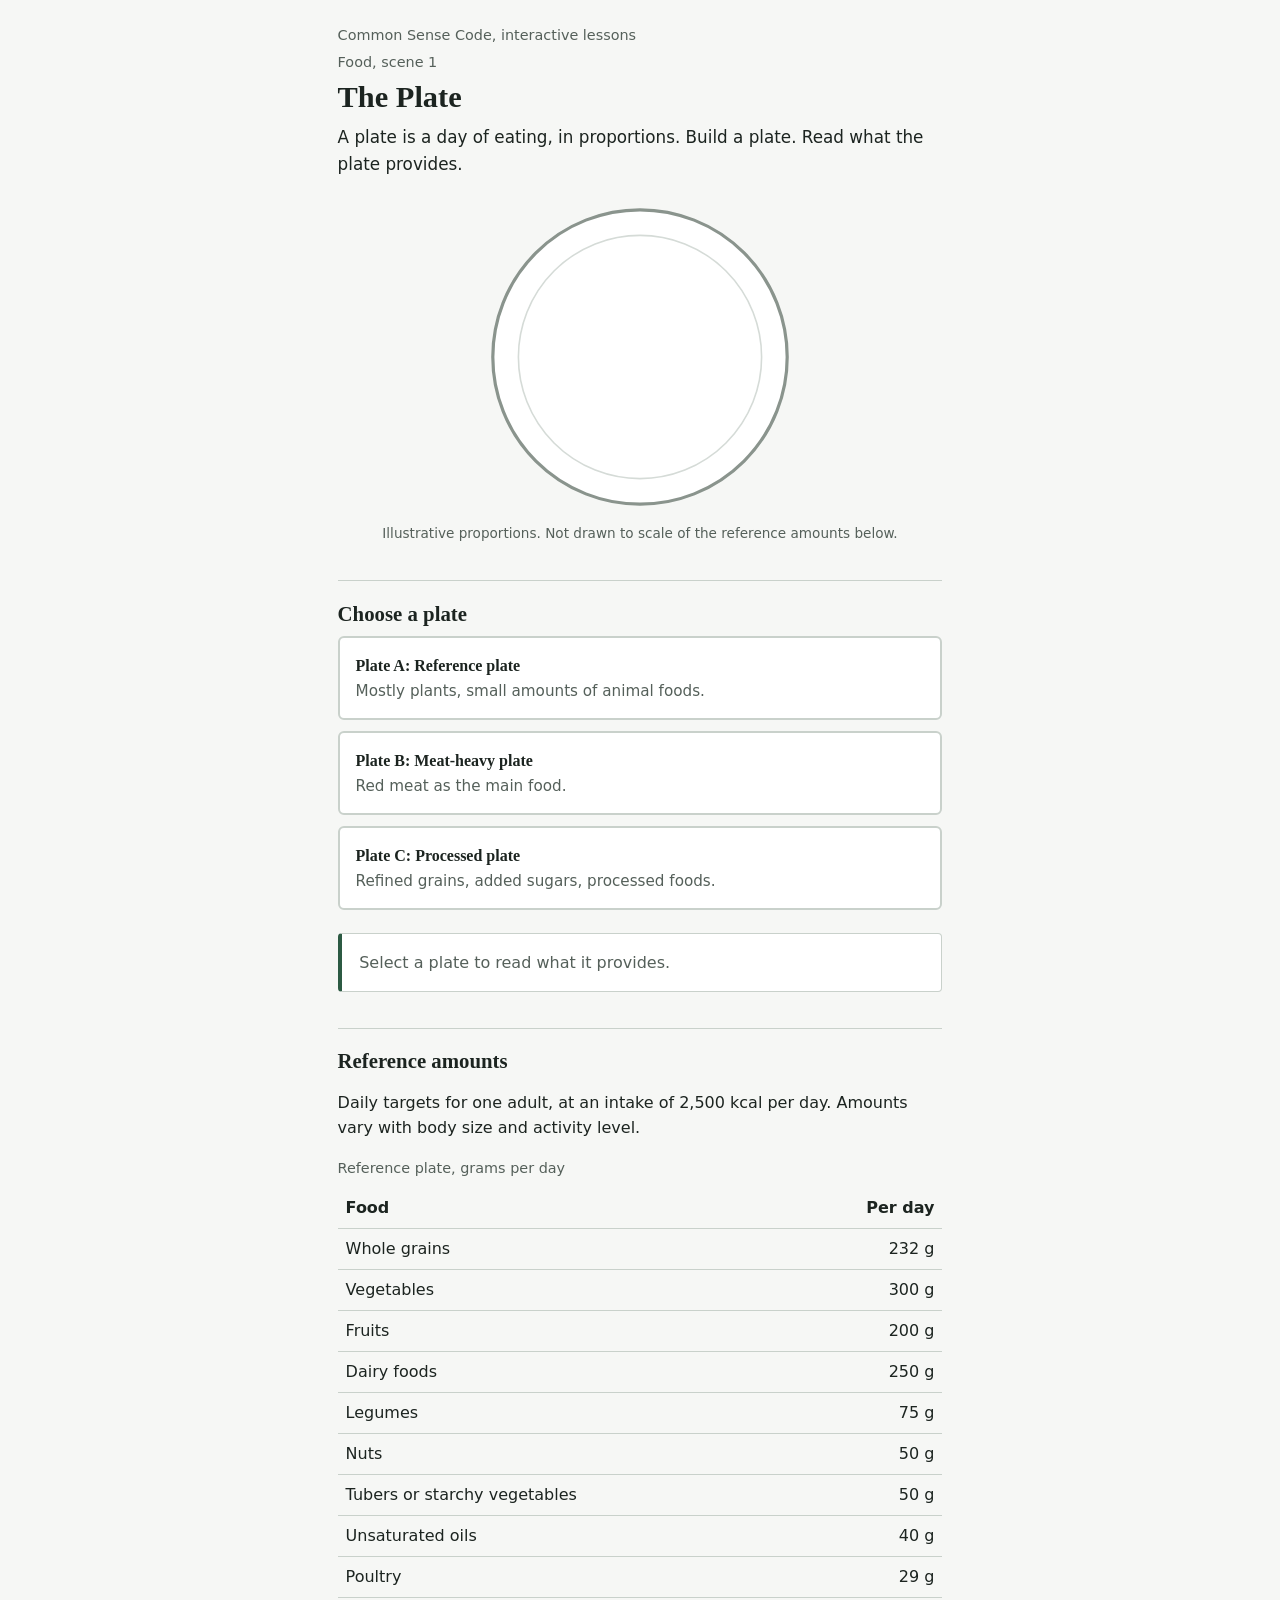
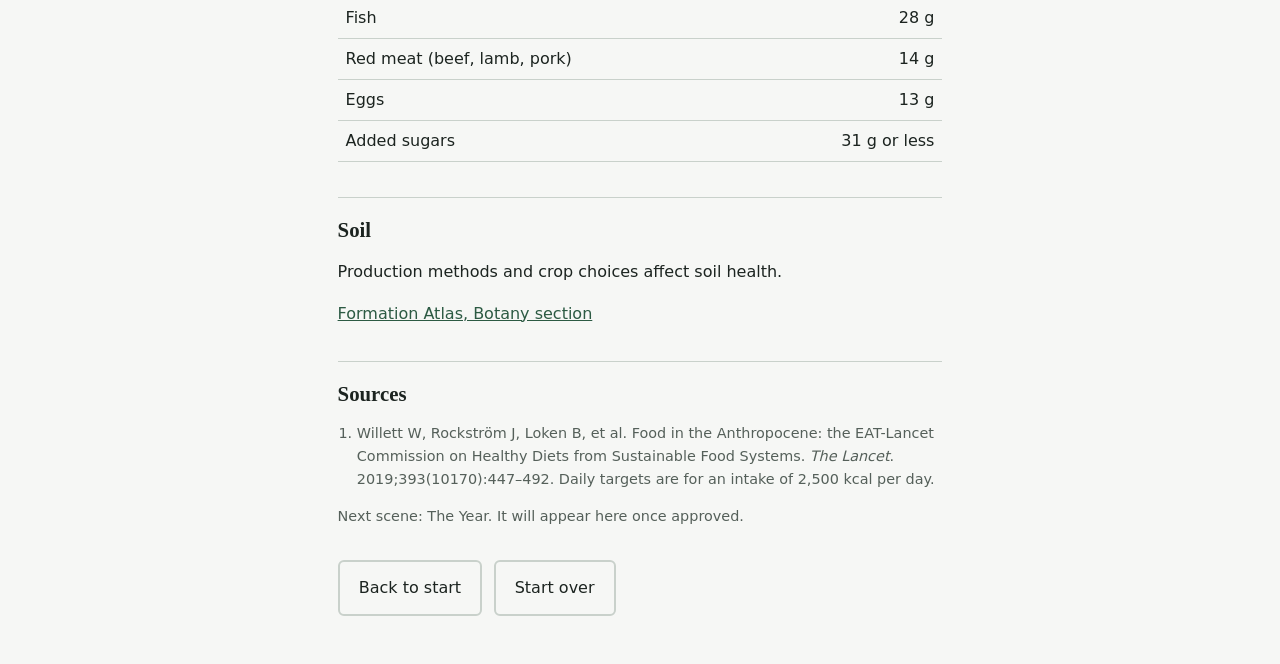
==== game/food/index.html @ 7341b30f "Add interactive lessons game: start page and Food scene 1 (The Plate)" ====
<!DOCTYPE html>
<html lang="en">
<head>
<meta charset="utf-8">
<meta name="viewport" content="width=device-width, initial-scale=1">
<title>The Plate | Food, scene 1 | Common Sense Code</title>
<link rel="stylesheet" href="../style.css">
</head>
<body>
<main>
  <p class="kicker">Common Sense Code, interactive lessons</p>
  <p class="kicker">Food, scene 1</p>
  <h1>The Plate</h1>
  <p class="lede">A plate is a day of eating, in proportions. Build a plate. Read what the plate provides.</p>

  <figure class="figure">
    <svg id="plate-svg" viewBox="0 0 200 200" role="img" aria-labelledby="plate-title"></svg>
    <figcaption id="plate-caption">Illustrative proportions. Not drawn to scale of the reference amounts below.</figcaption>
  </figure>

  <h2>Choose a plate</h2>
  <div class="choices" id="choices" role="group" aria-label="Choose a plate">
    <button type="button" class="choice" data-plate="A" aria-pressed="false">
      <strong>Plate A: Reference plate</strong>
      <span>Mostly plants, small amounts of animal foods.</span>
    </button>
    <button type="button" class="choice" data-plate="B" aria-pressed="false">
      <strong>Plate B: Meat-heavy plate</strong>
      <span>Red meat as the main food.</span>
    </button>
    <button type="button" class="choice" data-plate="C" aria-pressed="false">
      <strong>Plate C: Processed plate</strong>
      <span>Refined grains, added sugars, processed foods.</span>
    </button>
  </div>

  <section class="result" id="result" aria-live="polite">
    <p class="pending">Select a plate to read what it provides.</p>
  </section>

  <h2>Reference amounts</h2>
  <p>Daily targets for one adult, at an intake of 2,500 kcal per day. Amounts vary with body size and activity level.</p>
  <div class="table-wrap">
    <table>
      <caption>Reference plate, grams per day</caption>
      <thead><tr><th scope="col">Food</th><th scope="col">Per day</th></tr></thead>
      <tbody>
        <tr><td>Whole grains</td><td>232 g</td></tr>
        <tr><td>Vegetables</td><td>300 g</td></tr>
        <tr><td>Fruits</td><td>200 g</td></tr>
        <tr><td>Dairy foods</td><td>250 g</td></tr>
        <tr><td>Legumes</td><td>75 g</td></tr>
        <tr><td>Nuts</td><td>50 g</td></tr>
        <tr><td>Tubers or starchy vegetables</td><td>50 g</td></tr>
        <tr><td>Unsaturated oils</td><td>40 g</td></tr>
        <tr><td>Poultry</td><td>29 g</td></tr>
        <tr><td>Fish</td><td>28 g</td></tr>
        <tr><td>Red meat (beef, lamb, pork)</td><td>14 g</td></tr>
        <tr><td>Eggs</td><td>13 g</td></tr>
        <tr><td>Added sugars</td><td>31 g or less</td></tr>
      </tbody>
    </table>
  </div>

  <h2>Soil</h2>
  <p>Production methods and crop choices affect soil health.</p>
  <!-- TODO: replace with the direct Botany subject page URL when available. -->
  <p><a href="https://nomadaduty.github.io/formation-atlas/csc-formation-atlas.html">Formation Atlas, Botany section</a></p>

  <h2>Sources</h2>
  <ol class="sources">
    <li>Willett W, Rockström J, Loken B, et al. Food in the Anthropocene: the EAT-Lancet Commission on Healthy Diets from Sustainable Food Systems. <em>The Lancet</em>. 2019;393(10170):447–492. Daily targets are for an intake of 2,500 kcal per day.</li>
  </ol>

  <p class="note">Next scene: The Year. It will appear here once approved.</p>

  <div class="actions">
    <a class="btn secondary" href="../start/">Back to start</a>
    <button class="btn secondary" type="button" id="reset">Start over</button>
  </div>
</main>

<script src="../game.js"></script>
<script>
(function () {
  var PLATES = {
    A: {
      alt: "A plate viewed from above: vegetables, whole grains, beans, a small portion of fish, and a glass of water.",
      slices: [
        { f: 0.38, c: "#4f8a4b" },
        { f: 0.27, c: "#c9a45c" },
        { f: 0.25, c: "#8a5a3b" },
        { f: 0.10, c: "#6c9fb8" }
      ],
      glass: true,
      html:
        "<h3>Plate A provides</h3>" +
        "<p>This plate provides the reference amounts listed below. Over one year, the same plate provides 109.5 kg of vegetables and 5.1 kg of red meat.</p>" +
        "<p class=\"note\">Computed from the daily targets: 300 g × 365 days = 109.5 kg; 14 g × 365 days = 5.1 kg.</p>"
    },
    B: {
      alt: "A plate viewed from above: mostly red meat, with small portions of vegetables, grains, and beans.",
      slices: [
        { f: 0.60, c: "#9b3b34" },
        { f: 0.15, c: "#4f8a4b" },
        { f: 0.15, c: "#c9a45c" },
        { f: 0.10, c: "#8a5a3b" }
      ],
      glass: false,
      html:
        "<h3>Plate B provides</h3>" +
        "<p>This plate provides more red meat and less fiber than the reference plate. It provides fewer vegetables, legumes, and whole grains.</p>"
    },
    C: {
      alt: "A plate viewed from above: refined grains, processed foods, and sweetened items.",
      slices: [
        { f: 0.40, c: "#e6dcc3" },
        { f: 0.30, c: "#b5773a" },
        { f: 0.30, c: "#d98fa0" }
      ],
      glass: false,
      html:
        "<h3>Plate C provides</h3>" +
        "<p>This plate provides more added sugars and refined grains and less fiber than the reference plate.</p>"
    }
  };

  var NS = "http://www.w3.org/2000/svg";
  var svg = document.getElementById("plate-svg");
  var result = document.getElementById("result");
  var buttons = document.querySelectorAll(".choice");
  var DEFAULT_ALT = "An empty plate viewed from above.";

  function el(name, attrs) {
    var n = document.createElementNS(NS, name);
    for (var k in attrs) { n.setAttribute(k, attrs[k]); }
    return n;
  }

  function point(cx, cy, r, a) {
    return [cx + r * Math.cos(a), cy + r * Math.sin(a)];
  }

  function drawPlate(key) {
    var data = key ? PLATES[key] : null;
    while (svg.firstChild) { svg.removeChild(svg.firstChild); }
    var title = el("title", { id: "plate-title" });
    title.textContent = data ? data.alt : DEFAULT_ALT;
    svg.appendChild(title);
    svg.appendChild(el("circle", { cx: 100, cy: 100, r: 92, fill: "#ffffff", stroke: "#8a948d", "stroke-width": 2 }));
    svg.appendChild(el("circle", { cx: 100, cy: 100, r: 76, fill: "none", stroke: "#d5dbd7", "stroke-width": 1 }));
    if (!data) { return; }
    var start = -Math.PI / 2;
    data.slices.forEach(function (s) {
      var end = start + s.f * 2 * Math.PI;
      var p0 = point(100, 100, 68, start);
      var p1 = point(100, 100, 68, end);
      var large = (end - start) > Math.PI ? 1 : 0;
      var d = "M100,100 L" + p0[0].toFixed(2) + "," + p0[1].toFixed(2) +
              " A68,68 0 " + large + " 1 " + p1[0].toFixed(2) + "," + p1[1].toFixed(2) + " Z";
      svg.appendChild(el("path", { d: d, fill: s.c, stroke: "#ffffff", "stroke-width": 2 }));
      start = end;
    });
    if (data.glass) {
      svg.appendChild(el("circle", { cx: 176, cy: 24, r: 14, fill: "#dcecf5", stroke: "#6c9fb8", "stroke-width": 2 }));
    }
  }

  function select(key, persist) {
    if (!PLATES[key]) { return; }
    for (var i = 0; i < buttons.length; i++) {
      buttons[i].setAttribute("aria-pressed", buttons[i].getAttribute("data-plate") === key ? "true" : "false");
    }
    result.innerHTML = PLATES[key].html;
    drawPlate(key);
    if (persist) {
      var state = CSC.load();
      state.food = state.food || {};
      state.food.plate = key;
      CSC.save(state);
    }
  }

  function clear() {
    for (var i = 0; i < buttons.length; i++) { buttons[i].setAttribute("aria-pressed", "false"); }
    result.innerHTML = "<p class=\"pending\">Select a plate to read what it provides.</p>";
    drawPlate(null);
  }

  for (var i = 0; i < buttons.length; i++) {
    buttons[i].addEventListener("click", function (e) {
      select(e.currentTarget.getAttribute("data-plate"), true);
    });
  }

  document.getElementById("reset").addEventListener("click", function () {
    CSC.reset();
    clear();
  });

  var saved = CSC.load();
  if (saved.food && saved.food.plate) { select(saved.food.plate, false); } else { drawPlate(null); }
})();
</script>
</body>
</html>
---- game/style.css ----
:root {
  --paper: #f6f7f5;
  --surface: #ffffff;
  --ink: #1c2420;
  --muted: #55605a;
  --rule: #c9d1cb;
  --accent: #2c5a43;
  --accent-ink: #ffffff;
  --focus: #0b5cad;
}
@media (prefers-color-scheme: dark) {
  :root {
    --paper: #151b18;
    --surface: #1e2622;
    --ink: #e8ede9;
    --muted: #a3afa8;
    --rule: #34403a;
    --accent: #7fc19e;
    --accent-ink: #10201a;
    --focus: #8cc2ff;
  }
}
* { box-sizing: border-box; }
html { -webkit-text-size-adjust: 100%; }
body {
  margin: 0;
  background: var(--paper);
  color: var(--ink);
  font: 1rem/1.6 system-ui, -apple-system, "Segoe UI", Roboto, sans-serif;
}
main { max-width: 40rem; margin: 0 auto; padding: 1.5rem 1.1rem 3rem; }
.kicker { margin: 0 0 .25rem; color: var(--muted); font-size: .9rem; }
h1, h2, h3 { font-family: Georgia, "Times New Roman", serif; line-height: 1.25; font-weight: 700; }
h1 { font-size: 1.9rem; margin: 0 0 .5rem; }
h2 { font-size: 1.3rem; margin: 2.2rem 0 .6rem; padding-top: 1.2rem; border-top: 1px solid var(--rule); }
h3 { font-size: 1.1rem; margin: 0 0 .4rem; }
.lede { font-size: 1.05rem; margin: 0 0 1.2rem; }
.figure { margin: 0 0 1.4rem; }
.figure svg { display: block; width: 100%; max-width: 20rem; height: auto; margin: 0 auto; }
.figure figcaption { margin-top: .4rem; text-align: center; color: var(--muted); font-size: .85rem; }
.choices { display: grid; gap: .7rem; margin: 0; padding: 0; }
.choice {
  display: block; width: 100%; text-align: left; cursor: pointer;
  padding: .9rem 1rem; min-height: 3.5rem;
  background: var(--surface); color: var(--ink);
  border: 2px solid var(--rule); border-radius: 6px;
  font: inherit;
}
.choice strong { display: block; font-family: Georgia, serif; }
.choice span { color: var(--muted); font-size: .95rem; }
.choice[aria-pressed="true"] { border-color: var(--accent); box-shadow: inset 4px 0 0 var(--accent); }
.btn {
  display: inline-block; padding: .8rem 1.2rem; min-height: 3rem;
  background: var(--accent); color: var(--accent-ink);
  border: 2px solid var(--accent); border-radius: 6px;
  font: inherit; font-weight: 600; text-decoration: none; cursor: pointer;
}
.btn.secondary { background: transparent; color: var(--ink); border-color: var(--rule); font-weight: 500; }
.result { margin-top: 1.4rem; padding: 1rem 1.1rem; background: var(--surface); border: 1px solid var(--rule); border-left: 4px solid var(--accent); border-radius: 4px; }
.result p { margin: 0 0 .6rem; }
.result p:last-child { margin-bottom: 0; }
.note { color: var(--muted); font-size: .9rem; }
.table-wrap { overflow-x: auto; }
table { width: 100%; border-collapse: collapse; font-variant-numeric: tabular-nums; }
caption { text-align: left; color: var(--muted); font-size: .9rem; padding-bottom: .5rem; }
th, td { text-align: left; padding: .45rem .5rem; border-bottom: 1px solid var(--rule); }
th { font-weight: 600; }
td:last-child, th:last-child { text-align: right; white-space: nowrap; }
.sources { padding-left: 1.2rem; font-size: .9rem; color: var(--muted); }
.actions { display: flex; flex-wrap: wrap; gap: .7rem; margin-top: 2rem; }
a { color: var(--accent); }
a:focus-visible, button:focus-visible { outline: 3px solid var(--focus); outline-offset: 2px; }
.pending { color: var(--muted); }
@media (prefers-reduced-motion: no-preference) {
  .choice, .btn { transition: border-color .12s, box-shadow .12s; }
}
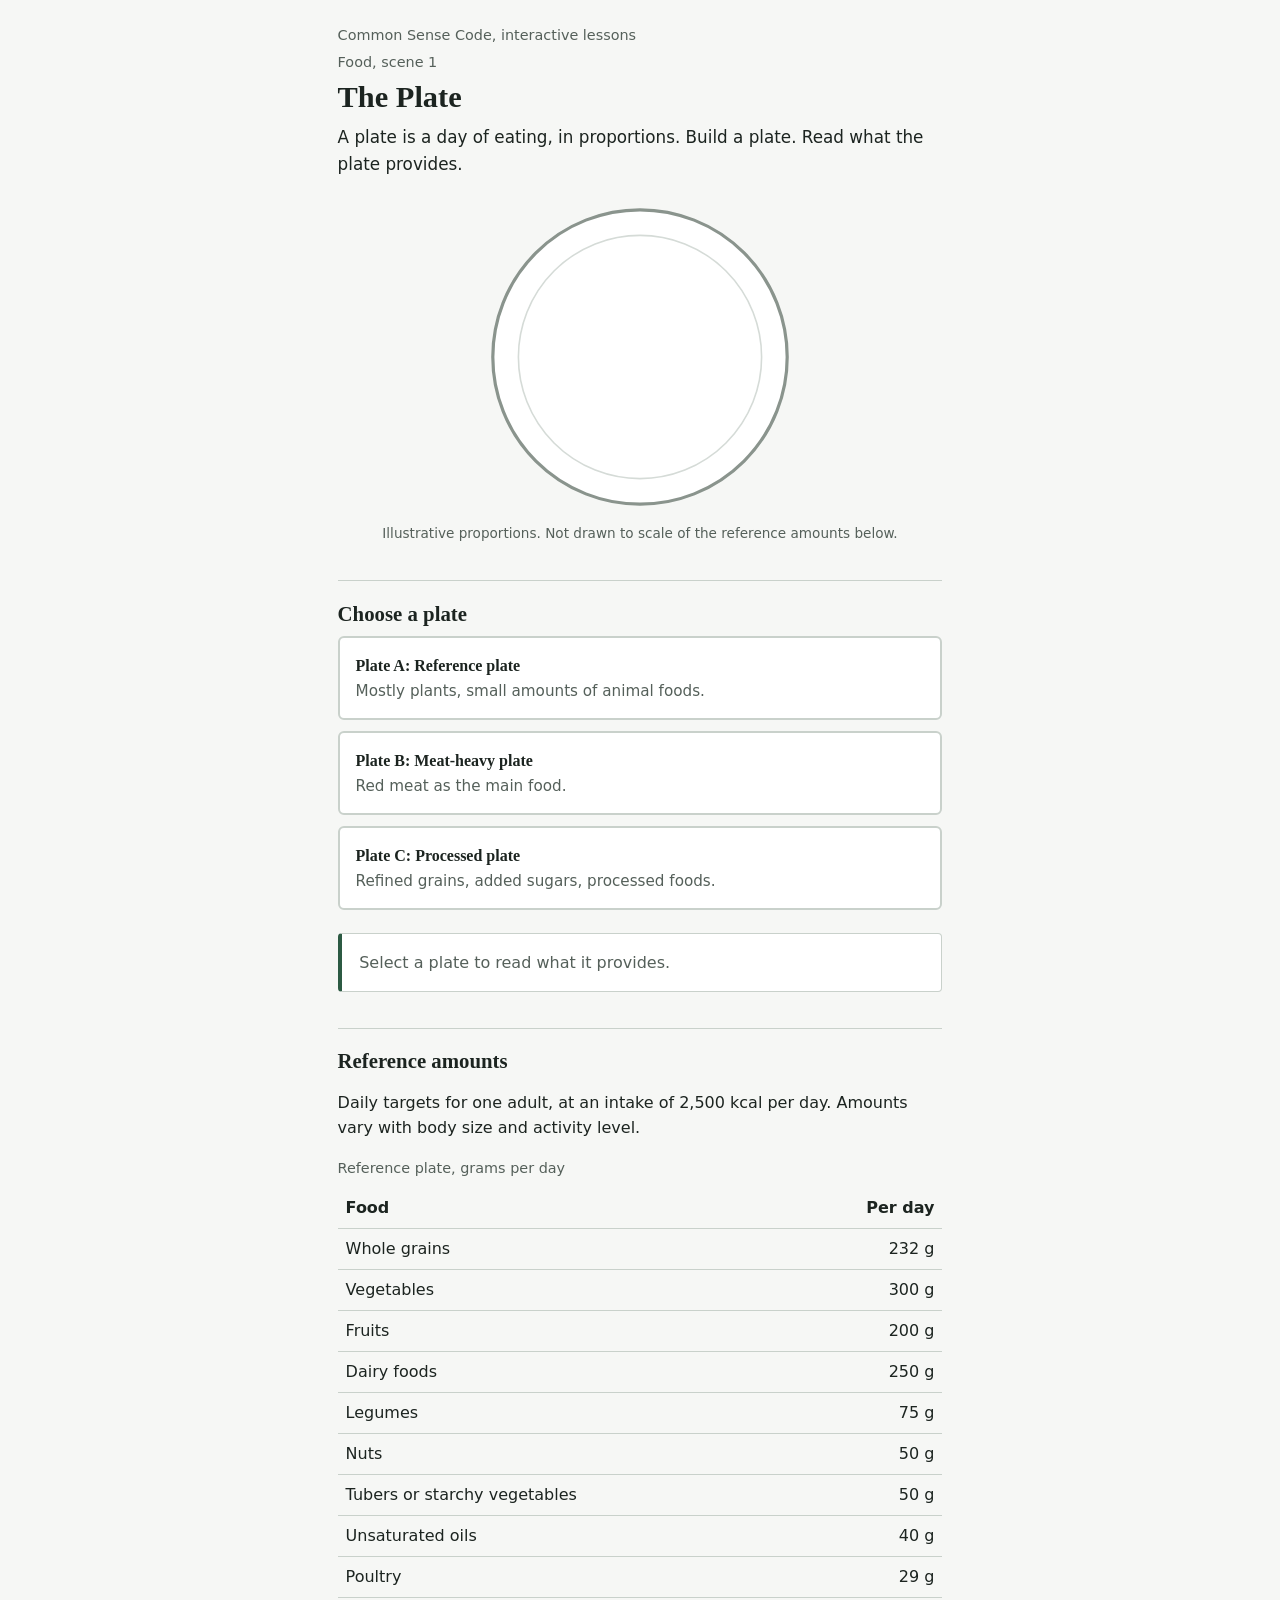
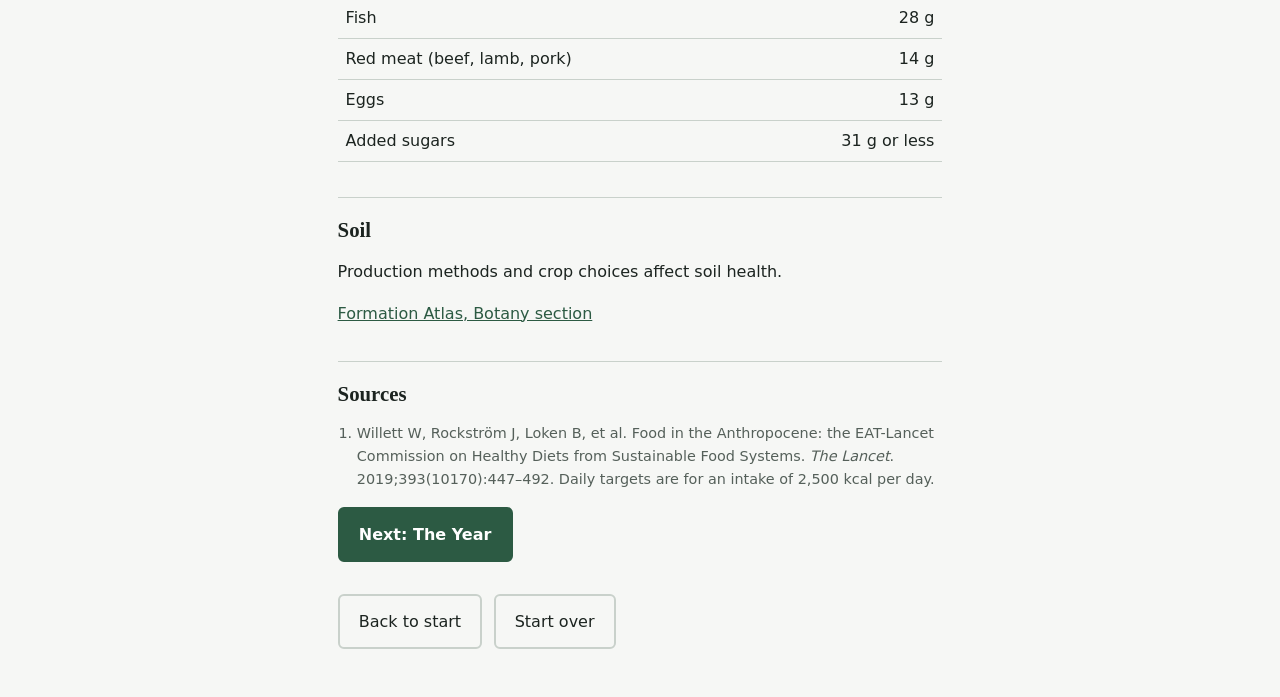
==== commit af9193e4: "Add Food scene 2: The Year; link it from scene 1" ====
--- a/game/food/index.html
+++ b/game/food/index.html
@@ -72,7 +72,7 @@
     <li>Willett W, Rockström J, Loken B, et al. Food in the Anthropocene: the EAT-Lancet Commission on Healthy Diets from Sustainable Food Systems. <em>The Lancet</em>. 2019;393(10170):447–492. Daily targets are for an intake of 2,500 kcal per day.</li>
   </ol>
 
-  <p class="note">Next scene: The Year. It will appear here once approved.</p>
+  <p><a class="btn" href="../year/">Next: The Year</a></p>
 
   <div class="actions">
     <a class="btn secondary" href="../start/">Back to start</a>
